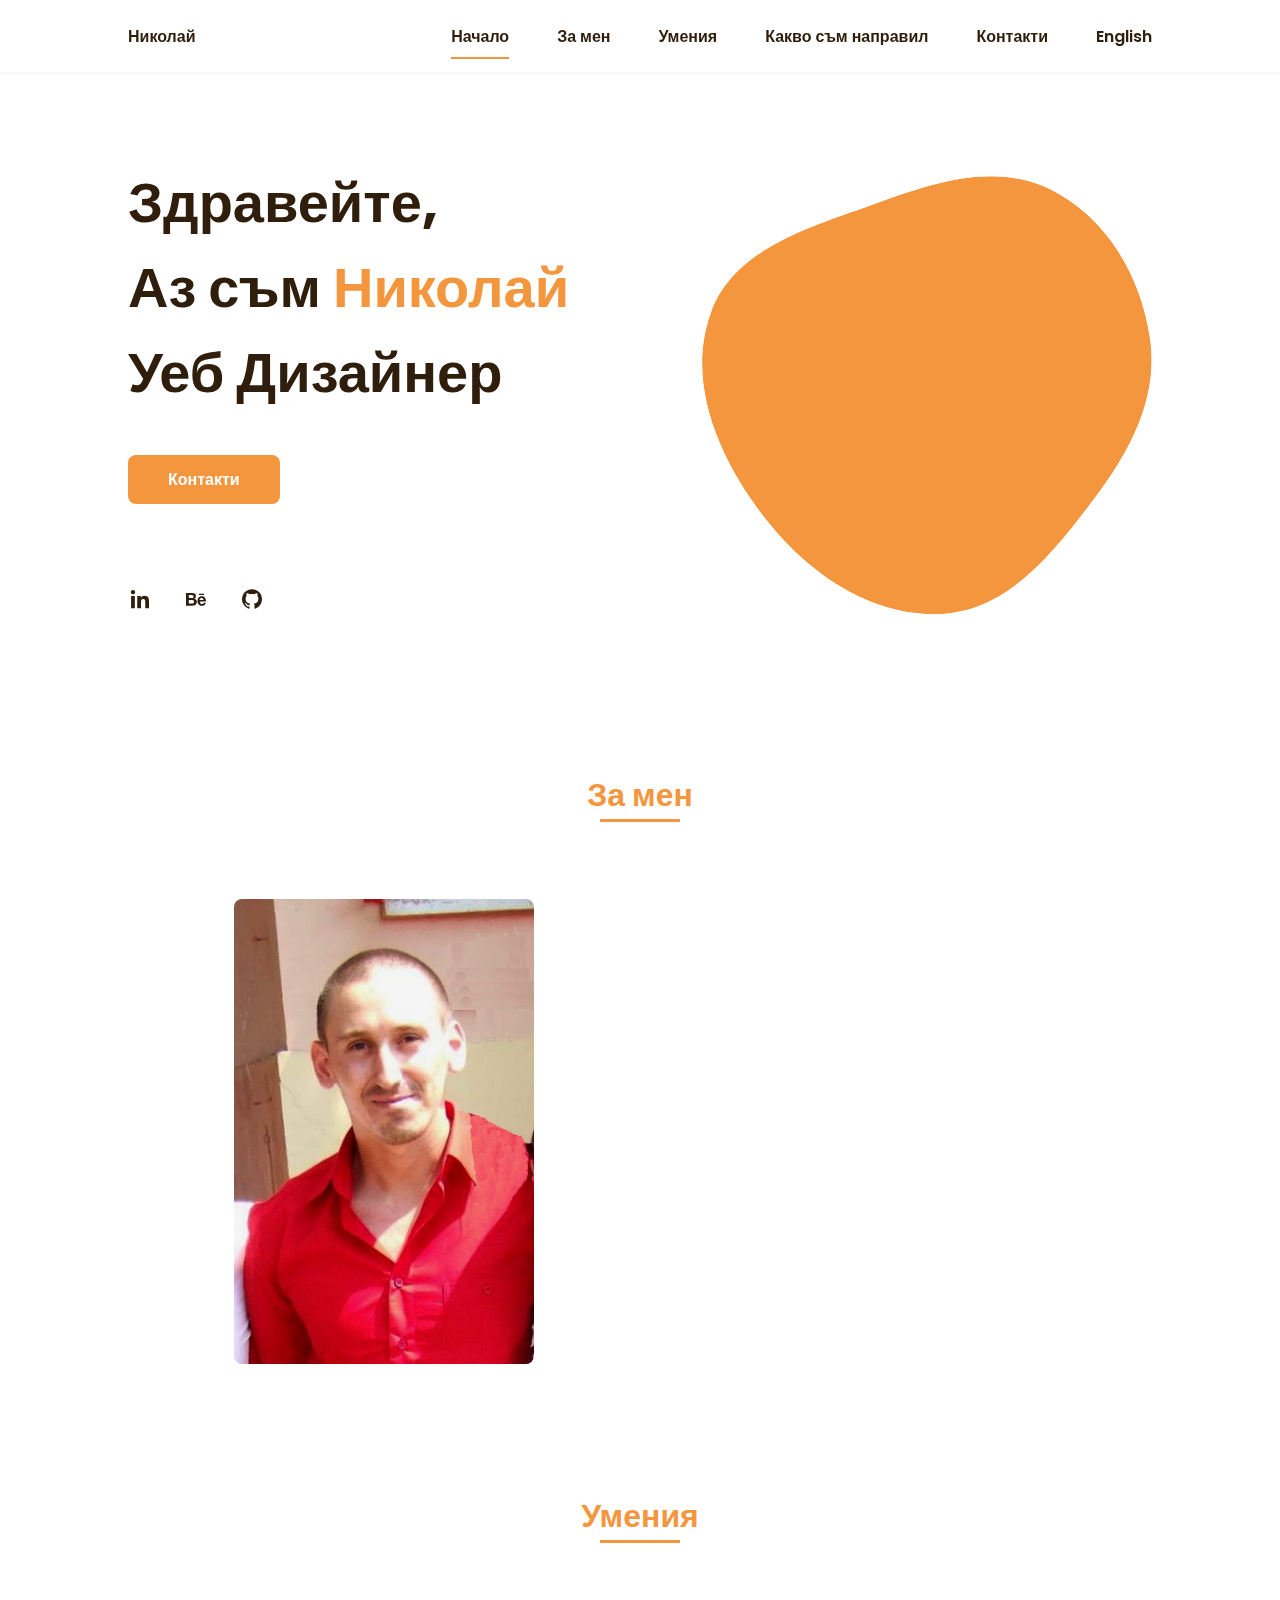
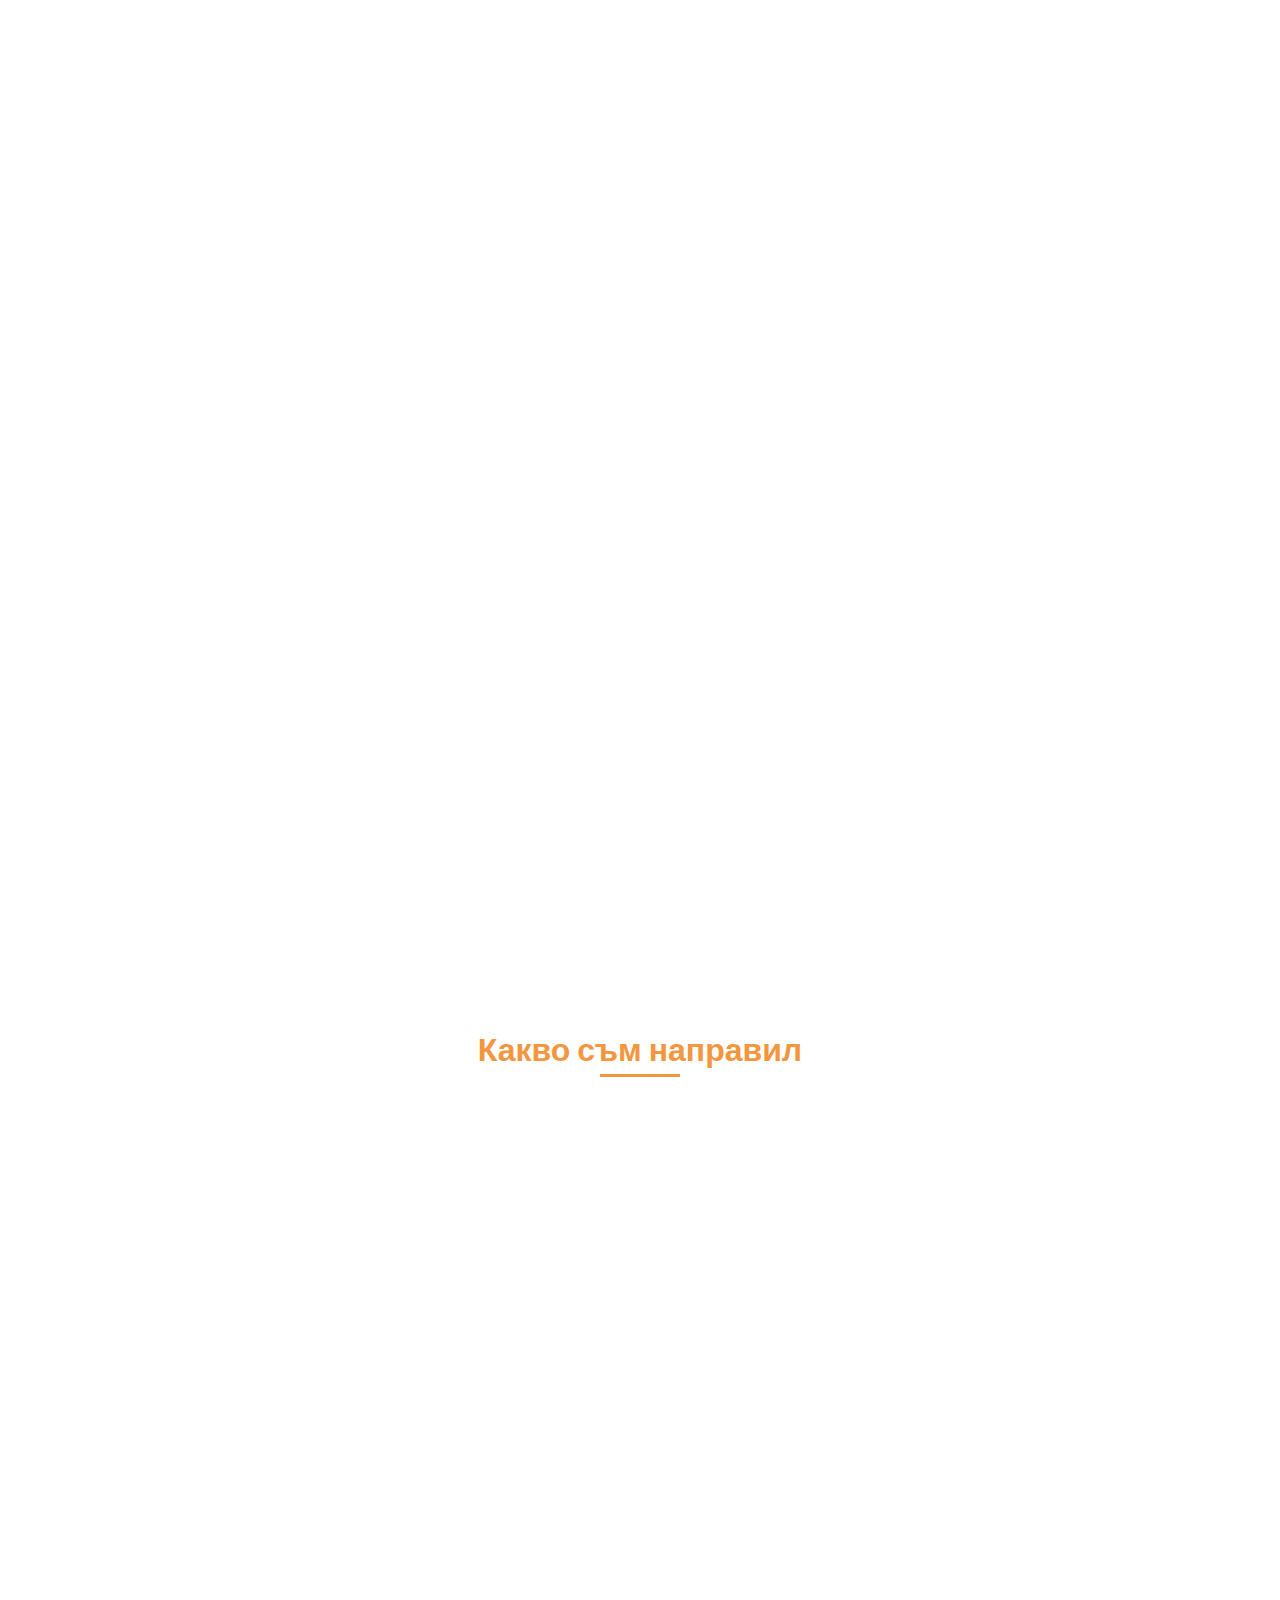
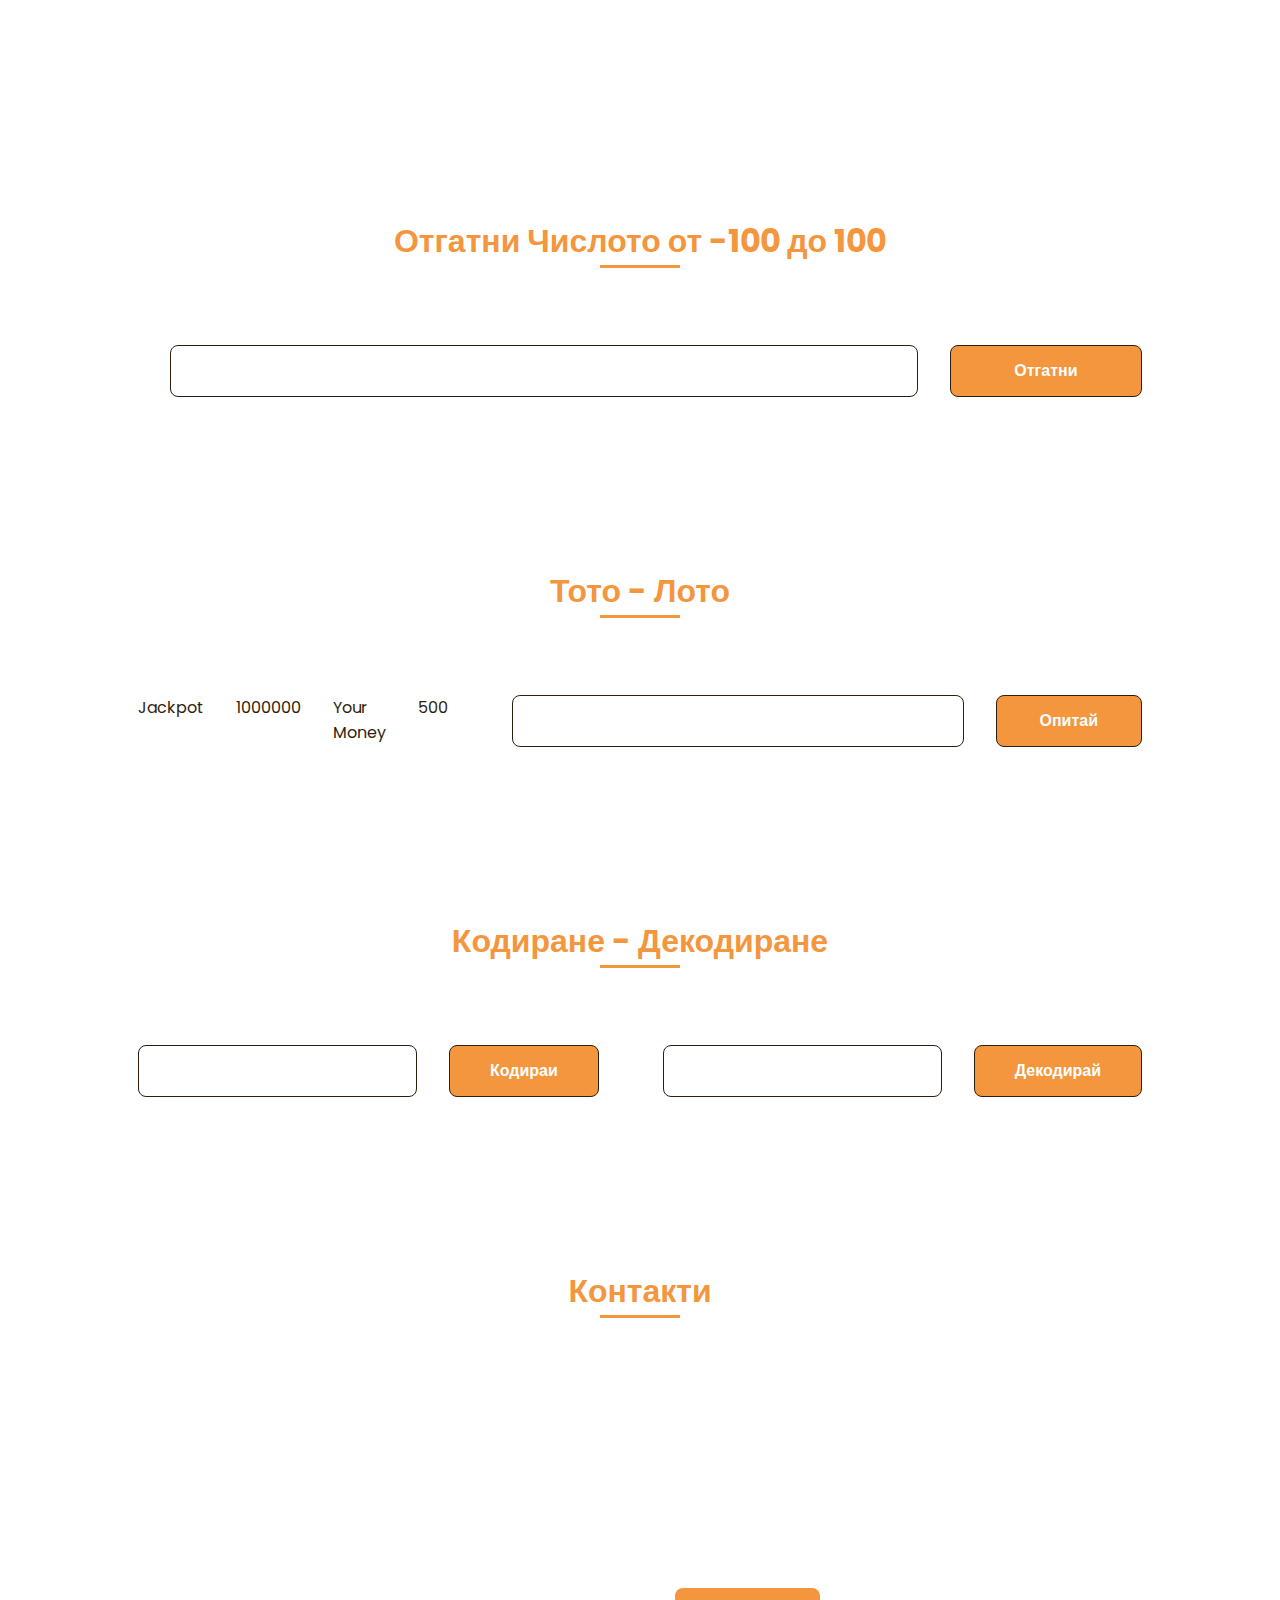
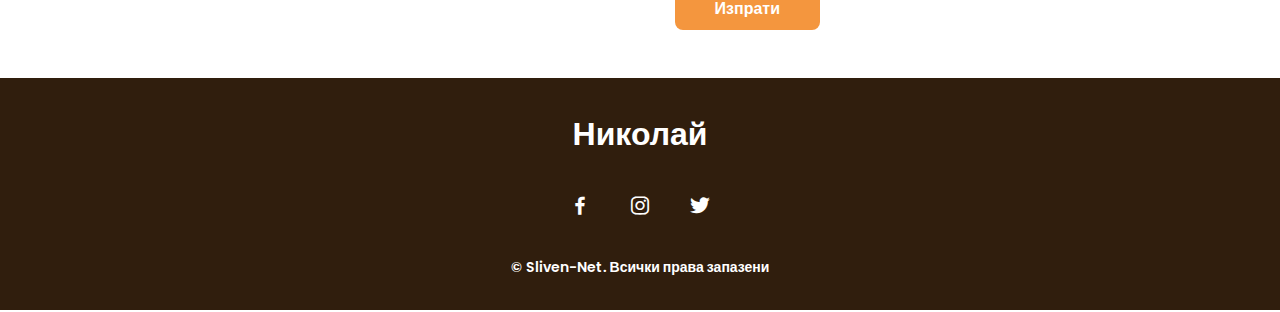
==== index_bg.html @ 15f33b79 "add works" ====
<!DOCTYPE html>
<html lang="en">
    <head>
        <meta charset="UTF-8">
        <meta name="viewport" content="width=device-width, initial-scale=1.0">

        <link rel="stylesheet" href="assets/css/styles.css">

        <!-- =====BOX ICONS===== -->
        <link href='assets/css/boxicons.min.css' rel='stylesheet'>

        <title>Портфолио Николай Георгиеж</title>
    </head>
    <body>
        <!--===== HEADER =====-->
        <header class="l-header">
            <nav class="nav bd-grid">
                <div>
                    <a href="#" class="nav__logo">Николай</a>
                </div>

                <div class="nav__menu" id="nav-menu">
                    <ul class="nav__list">
                        <li class="nav__item"><a href="#home" class="nav__link active">Начало</a></li>
                        <li class="nav__item"><a href="#about" class="nav__link">За мен</a></li>
                        <li class="nav__item"><a href="#skills" class="nav__link">Умения</a></li>
                        <li class="nav__item"><a href="#work" class="nav__link">Какво съм направил</a></li>
                        <li class="nav__item"><a href="#contact" class="nav__link">Контакти</a></li>
						<li class="nav__item"><a href="./index.html" class="nav__link">English</a></li>
                    </ul>
                </div>

                <div class="nav__toggle" id="nav-toggle">
                    <i class='bx bx-menu'></i>
                </div>
            </nav>
        </header>

        <main class="l-main">
            <!--===== HOME =====-->
            <section class="home bd-grid" id="home">
                <div class="home__data">
                    <h1 class="home__title">Здравейте,<br>Аз съм <span class="home__title-color">Николай</span><br> Уеб Дизайнер	</h1>

                    <a href="#contact" class="button">Контакти</a>
                </div>

                <div class="home__social">
                    <a href="https://www.linkedin.com/in/nikolai-georgiev-626a4023b/" target="_blank" class="home__social-icon"><i class='bx bxl-linkedin'></i></a>
                    <a href="https://www.behance.net/bobososo1" target="_blank" class="home__social-icon"><i class='bx bxl-behance' ></i></a>
                    <a href="https://github.com/NikofSL" target="_blank" class="home__social-icon"><i class='bx bxl-github' ></i></a>
                </div>

                <div class="home__img">
                    <svg class="home__blob" viewBox="0 0 479 467" xmlns="http://www.w3.org/2000/svg" xmlns:xlink="http://www.w3.org/1999/xlink">
                        <mask id="mask0" mask-type="alpha">
                            <path d="M9.19024 145.964C34.0253 76.5814 114.865 54.7299 184.111 29.4823C245.804 6.98884 311.86 -14.9503 370.735 14.143C431.207 44.026 467.948 107.508 477.191 174.311C485.897 237.229 454.931 294.377 416.506 344.954C373.74 401.245 326.068 462.801 255.442 466.189C179.416 469.835 111.552 422.137 65.1576 361.805C17.4835 299.81 -17.1617 219.583 9.19024 145.964Z"/>
                        </mask>
                        <g mask="url(#mask0)">
                            <path d="M9.19024 145.964C34.0253 76.5814 114.865 54.7299 184.111 29.4823C245.804 6.98884 311.86 -14.9503 370.735 14.143C431.207 44.026 467.948 107.508 477.191 174.311C485.897 237.229 454.931 294.377 416.506 344.954C373.74 401.245 326.068 462.801 255.442 466.189C179.416 469.835 111.552 422.137 65.1576 361.805C17.4835 299.81 -17.1617 219.583 9.19024 145.964Z"/>
                            <image class="home__blob-img" x="50" y="60" href="assets/img/perfil.png"/>
                        </g>
                    </svg>
                </div>
            </section>

            <!--===== ABOUT =====-->
            <section class="about section " id="about">
                <h2 class="section-title">За мен</h2>

                <div class="about__container bd-grid">
                    <div class="about__img">
                        <img src="assets/img/about.jpg" alt="">
                    </div>
                    
                    <div>
                        <h2 class="about__subtitle">Аз съм Николай</h2>
                        <p class="about__text">Чрез три метода можем да научим мъдрост:</br> Първо, чрез размисъл, което е най-благородното;</br> Второ, чрез имитация, което е най-лесно; и трето от опита, който е най-горчивият.</p>           
                    </div>                                   
                </div>
            </section>

            <!--===== SKILLS =====-->
            <section class="skills section" id="skills">
                <h2 class="section-title">Умения</h2>

                <div class="skills__container bd-grid">          
                    <div>
                        <h2 class="skills__subtitle">Професионални умения</h2>
                        <p class="skills__text">Волята за победа, желанието за успех, желанието да разгърнете пълния си потенциал... това са ключовете, които ще отключат вратата към личното съвършенство.</p>
                        <div class="skills__data">
                            <div class="skills__names">
                                <i class='bx bxl-html5 skills__icon'></i>
                                <span class="skills__name">HTML5</span>
                            </div>
                            <div class="skills__bar skills__html">

                            </div>
                            <div>
                                <span class="skills__percentage">60%</span>
                            </div>
                        </div>
                        <div class="skills__data">
                            <div class="skills__names">
                                <i class='bx bxl-css3 skills__icon'></i>
                                <span class="skills__name">CSS3</span>
                            </div>
                            <div class="skills__bar skills__css">
                                
                            </div>
                            <div>
                                <span class="skills__percentage">55%</span>
                            </div>
                        </div>
                        <div class="skills__data">
                            <div class="skills__names">
                                <i class='bx bxl-javascript skills__icon' ></i>
                                <span class="skills__name">JAVASCRIPT</span>
                            </div>
                            <div class="skills__bar skills__js">
                                
                            </div>
                            <div>
                                <span class="skills__percentage">40%</span>
                            </div>
                        </div>
                        <div class="skills__data">
                            <div class="skills__names">
                                <i class='bx bxs-paint skills__icon'></i>
                                <span class="skills__name">UX/UI</span>
                            </div>
                            <div class="skills__bar skills__ux">
                                
                            </div>
                            <div>
                                <span class="skills__percentage">20%</span>
                            </div>
                        </div>
                    </div>
                    
                    <div>              
                        <img src="assets/img/work5.jpg" alt="" class="skills__img">
                    </div>
                    <div>              
                        <img src="assets/img/work3.jpg" alt="" class="skills__img">
                    </div>
					<div>
						<div class="skills__data">
                            <div class="skills__names">
                                <i class='bx bxl-windows skills__icon'></i>
                                <span class="skills__name">Windows/Server</span>
                            </div>
                            <div class="skills__bar skills__windows">

                            </div>
                            <div>
                                <span class="skills__percentage">70%</span>
                            </div>
                        </div>
                        <div class="skills__data">
                            <div class="skills__names">
                                <i class='bx bxs-terminal skills__icon'></i>
                                <span class="skills__name">GNU/Linux</span>
                            </div>
                            <div class="skills__bar skills__linux">
                                
                            </div>
                            <div>
                                <span class="skills__percentage">80%</span>
                            </div>
                        </div>
                        <div class="skills__data">
                            <div class="skills__names">
                                <i class='bx bx-terminal skills__icon'></i>
                                <span class="skills__name">Bash/Script</span>
                            </div>
                            <div class="skills__bar skills__bash">
                                
                            </div>
                            <div>
                                <span class="skills__percentage">60%</span>
                            </div>
                        </div>
                        <div class="skills__data">
                            <div class="skills__names">
                                <i class='bx bx-chip skills__icon' ></i>
                                <span class="skills__name">Embedet/Arduino</span>
                            </div>
                            <div class="skills__bar skills__arduino">
                                
                            </div>
                            <div>
                                <span class="skills__percentage">57%</span>
                            </div>
                        </div>
                        <div class="skills__data">
                            <div class="skills__names">
                                <i class='bx bxs-network-chart skills__icon'></i>
                                <span class="skills__name">Networkig</span>
                            </div>
                            <div class="skills__bar skills__network">
                                
                            </div>
                            <div>
                                <span class="skills__percentage">67%</span>
                            </div>
                        </div>
                    </div>
                </div>
            </section>

            <!--===== WORK =====-->
            <section class="work section" id="work">
                <h2 class="section-title">Какво съм направил</h2>

                <div class="work__container bd-grid">
                    <a href="#guess_number" class="work__img">
                        <img src="assets/img/work1.jpg" alt="">
						<p>Познай Числото от -100 до 100</p>
                    </a>
                    <a href="#toto_loto" class="work__img">
                        <img src="assets/img/work2.jpg" alt="">
						<p>Тото - Лото</p>
                    </a>
                    <a href="#coding_encoding" class="work__img">
                        <img src="assets/img/work3.jpg" alt="">
						<p>Кодиране - Декодиране</p>
                    </a>
					<a href="https://github.com/NikofSL/yamaha-ax570-web-remote" target="_blank" class="work__img">
                        <img src="assets/img/yamaha_amp.jpg" alt="">
						<p>Контрол на Yamaha ax-570 </p>
                    </a>
                </div>
            </section>
            <!--===== GUESS THE NUMBER =====-->
            <section class="work section" id="guess_number">
                <h2 class="section-title">Отгатни Числото от -100 до 100</h2>

                <div class="work__container bd-grid games">
						<div id="result"></div>
						<input type="text" class="games__input" id="number">
						<button class="games_btn" id="gbtn">Отгатни</button>

                   
                </div>
            </section>
            <!--===== TOTO-LOTO =====-->
            <section class="work section" id="toto_loto">
                <h2 class="section-title">Тото - Лото</h2>

                <div class="work__container bd-grid games">
					<p>Jackpot</p>
					<div id="total">1000000</div>
					<p>Your Money</p>
					<div id="balance">500</div>
					<div id="tresult"></div>
					<input type="text" class="games__input" id="numbers">
					<button class="games_btn" id="tbtn">Опитай</button>
                </div>
            </section>
            <!--===== CODING-ENCODING =====-->
            <section class="work section" id="coding_encoding">
                <h2 class="section-title">Кодиране - Декодиране</h2>

                <div class="work__container bd-grid games">
						<input type="text" class="games__input" id="code">
						<button class="games_btn" id="code-btn">Кодираи</button><br>
						<input type="text" class="games__input" id="decode">
						<button class="games_btn" id="decode-btn">Декодирай</button>
						
                   
                </div>
            </section>

            <!--===== CONTACT =====-->
            <section class="contact section" id="contact">
                <h2 class="section-title">Контакти</h2>

                <div class="contact__container bd-grid">
						<form action="https://formspree.io/f/mwkzglbo" method="POST" class="contact__form">
						<input type="email" class="contact__input" name="email" placeholder="Въведете електронната си поща:" required>
						<textarea class="contact__input" name="message" placeholder="Вашето съобщение:" required></textarea>
						<!-- your other form fields go here -->
						<button class="contact__button button" type="submit">Изпрати</button>
						</form>

                </div>
            </section>	
        </main>

        <!--===== FOOTER =====-->
        <footer class="footer">
            <p class="footer__title">Николай</p>
            <div class="footer__social">
                <a href="https://www.facebook.com/nikolai.georgiev.9887" target="_blank" class="footer__icon"><i class='bx bxl-facebook' ></i></a>
                <a href="https://www.instagram.com/georgiev2952/" target="_blank" class="footer__icon"><i class='bx bxl-instagram' ></i></a>
                <a href="#" class="footer__icon"><i class='bx bxl-twitter' ></i></a>
            </div>
            <p class="footer__copy">&#169; Sliven-Net. Всички права запазени</p>
        </footer>


        <!--===== SCROLL REVEAL =====-->
        <script src="assets/js/scrollreveal.js"></script>

        <!--===== MAIN JS =====-->
        <script src="assets/js/main.js"></script>
		<script src="assets/js/games.js"></script>
    </body>
</html>
---- assets/css/styles.css ----
/*===== GOOGLE FONTS =====*/
@import url("https://fonts.googleapis.com/css2?family=Poppins:wght@400;600;700&display=swap");
/*===== VARIABLES CSS =====*/
:root {
  --header-height: 3rem;
  --font-semi: 600;
  /*===== Colores =====*/
  /*Purple 260 - Red 355 - Blue 224 - Pink 340*/
  /* HSL color mode */
  --hue-color: 29;
  --first-color: hsl(var(--hue-color), 89%, 60%);
  --second-color: hsl(var(--hue-color), 56%, 12%);
  /*===== Fuente y tipografia =====*/
  --body-font: 'Poppins', sans-serif;
  --big-font-size: 2rem;
  --h2-font-size: 1.25rem;
  --normal-font-size: .938rem;
  --smaller-font-size: .75rem;
  /*===== Margenes =====*/
  --mb-2: 1rem;
  --mb-4: 2rem;
  --mb-5: 2.5rem;
  --mb-6: 3rem;
  /*===== z index =====*/
  --z-back: -10;
  --z-fixed: 100;
}

@media screen and (min-width: 968px) {
  :root {
    --big-font-size: 3.5rem;
    --h2-font-size: 2rem;
    --normal-font-size: 1rem;
    --smaller-font-size: .875rem;
  }
}

/*===== BASE =====*/
*, ::before, ::after {
  box-sizing: border-box;
}

html {
  scroll-behavior: smooth;
}

body {
  margin: var(--header-height) 0 0 0;
  font-family: var(--body-font);
  font-size: var(--normal-font-size);
  color: var(--second-color);
}

h1, h2, p {
  margin: 0;
}

ul {
  margin: 0;
  padding: 0;
  list-style: none;
}

a {
  text-decoration: none;
}

img {
  max-width: 100%;
  height: auto;
  display: block;
}

/*===== CLASS CSS ===== */
.section-title {
  position: relative;
  font-size: var(--h2-font-size);
  color: var(--first-color);
  margin-top: var(--mb-2);
  margin-bottom: var(--mb-4);
  text-align: center;
}

.section-title::after {
  position: absolute;
  content: '';
  width: 64px;
  height: 0.18rem;
  left: 0;
  right: 0;
  margin: auto;
  top: 2rem;
  background-color: var(--first-color);
}

.section {
  padding-top: 3rem;
  padding-bottom: 2rem;
}

/*===== LAYOUT =====*/
.bd-grid {
  max-width: 1024px;
  display: grid;
  margin-left: var(--mb-2);
  margin-right: var(--mb-2);
}

.l-header {
  width: 100%;
  position: fixed;
  top: 0;
  left: 0;
  z-index: var(--z-fixed);
  background-color: #fff;
  box-shadow: 0 1px 4px rgba(146, 161, 176, 0.15);
}

/*===== NAV =====*/
.nav {
  height: var(--header-height);
  display: flex;
  justify-content: space-between;
  align-items: center;
  font-weight: var(--font-semi);
}

@media screen and (max-width: 767px) {
  .nav__menu {
    position: fixed;
    top: var(--header-height);
    right: -100%;
    width: 80%;
    height: 100%;
    padding: 2rem;
    background-color: var(--second-color);
    transition: .5s;
  }
}

.nav__item {
  margin-bottom: var(--mb-4);
}

.nav__link {
  position: relative;
  color: #fff;
}

.nav__link:hover {
  position: relative;
}

.nav__link:hover::after {
  position: absolute;
  content: '';
  width: 100%;
  height: 0.18rem;
  left: 0;
  top: 2rem;
  background-color: var(--first-color);
}

.nav__logo {
  color: var(--second-color);
}

.nav__toggle {
  color: var(--second-color);
  font-size: 1.5rem;
  cursor: pointer;
}

/*Active menu*/
.active::after {
  position: absolute;
  content: '';
  width: 100%;
  height: 0.18rem;
  left: 0;
  top: 2rem;
  background-color: var(--first-color);
}

/*=== Show menu ===*/
.show {
  right: 0;
}

/*===== HOME =====*/
.home {
  position: relative;
  row-gap: 5rem;
  padding: 4rem 0 5rem;
}

.home__data {
  align-self: center;
}

.home__title {
  font-size: var(--big-font-size);
  margin-bottom: var(--mb-5);
}

.home__title-color {
  color: var(--first-color);
}

.home__social {
  display: flex;
  flex-direction: column;
}

.home__social-icon {
  width: max-content;
  margin-bottom: var(--mb-2);
  font-size: 1.5rem;
  color: var(--second-color);
}

.home__social-icon:hover {
  color: var(--first-color);
}

.home__img {
  position: absolute;
  right: 0;
  bottom: 0;
  width: 260px;
}

.home__blob {
  fill: var(--first-color);
}

.home__blob-img {
  width: 360px;
}

/*BUTTONS*/
.button {
  display: inline-block;
  background-color: var(--first-color);
  color: #fff;
  padding: .75rem 2.5rem;
  font-weight: var(--font-semi);
  border-radius: .5rem;
  transition: .3s;
}

.button:hover {
  box-shadow: 0px 10px 36px rgba(0, 0, 0, 0.15);
}

/* ===== ABOUT =====*/
.about__container {
  row-gap: 2rem;
  text-align: center;
}

.about__subtitle {
  margin-bottom: var(--mb-2);
}

.about__img {
  justify-self: center;
}

.about__img img {
  width: 200px;
  border-radius: .5rem;
}

/* ===== SKILLS =====*/
.skills__container {
  row-gap: 2rem;
  text-align: center;
}

.skills__subtitle {
  margin-bottom: var(--mb-2);
}

.skills__text {
  margin-bottom: var(--mb-4);
}

.skills__data {
  display: flex;
  justify-content: space-between;
  align-items: center;
  position: relative;
  font-weight: var(--font-semi);
  padding: .5rem 1rem;
  margin-bottom: var(--mb-4);
  border-radius: .5rem;
  box-shadow: 0px 4px 25px rgba(14, 36, 49, 0.15);
}

.skills__icon {
  font-size: 2rem;
  margin-right: var(--mb-2);
  color: var(--first-color);
}

.skills__names {
  display: flex;
  align-items: center;
}

.skills__bar {
  position: absolute;
  left: 0;
  bottom: 0;
  background-color: var(--first-color);
  height: .25rem;
  border-radius: .5rem;
  z-index: var(--z-back);
}

.skills__html {
  width: 60%;
}

.skills__css {
  width: 55%;
}

.skills__js {
  width: 40%;
}

.skills__ux {
  width: 20%;
}

.skills__windows {
  width: 70%;
}

.skills__linux {
  width: 80%;
}

.skills__bash {
  width: 60%;
}

.skills__arduino {
  width: 57%;
}

.skills__network {
  width: 67%;
}

.skills__img {
  border-radius: .5rem;
}

/* ===== WORK =====*/
.work__container {
  row-gap: 2rem;
}

.work__img {
  box-shadow: 0px 4px 25px rgba(14, 36, 49, 0.15);
  border-radius: .5rem;
  overflow: hidden;
}

.work__img img {
  transition: 1s;
}

.work__img img:hover {
  transform: scale(1.3);
}
/* ===== GAMES   =====*/
.games {
	margin: 0 auto;
	padding: 10px;
	position: relative;
	display: flex;
	justify-content: center;
}
.games_btn{
	width: 20%;
	font-size: var(--normal-font-size);
	font-weight: var(--font-semi);
	padding: 1rem;
	border-radius: .5rem;
	border: 1.5px solid var(--second-color);
	outline: none;
	margin-bottom: var(--mb-4);
	display: inline-block;
	background-color: var(--first-color);
	color: #fff;
	padding: .75rem 2.5rem;
	font-weight: var(--font-semi);
	border-radius: .5rem;
	transition: .3s;
}
.games__input{
	width: 80%;
	font-size: var(--normal-font-size);
	font-weight: var(--font-semi);
	padding: 1rem;
	border-radius: .5rem;
	border: 1.5px solid var(--second-color);
	outline: none;
	margin-bottom: var(--mb-4);
}

.games_btn:hover {
  box-shadow: 0px 10px 36px rgba(0, 0, 0, 0.15);
}


/* ===== CONTACT =====*/
.contact__input {
  width: 100%;
  font-size: var(--normal-font-size);
  font-weight: var(--font-semi);
  padding: 1rem;
  border-radius: .5rem;
  border: 1.5px solid var(--second-color);
  outline: none;
  margin-bottom: var(--mb-4);
  resize: none;
}

.contact__button {
  display: block;
  border: none;
  outline: none;
  font-size: var(--normal-font-size);
  cursor: pointer;
  margin-left: auto;
}

/* ===== FOOTER =====*/
.footer {
  background-color: var(--second-color);
  color: #fff;
  text-align: center;
  font-weight: var(--font-semi);
  padding: 2rem 0;
}

.footer__title {
  font-size: 2rem;
  margin-bottom: var(--mb-4);
}

.footer__social {
  margin-bottom: var(--mb-4);
}

.footer__icon {
  font-size: 1.5rem;
  color: #fff;
  margin: 0 var(--mb-2);
}

.footer__copy {
  font-size: var(--smaller-font-size);
}

/* ===== MEDIA QUERIES=====*/
@media screen and (max-width: 320px) {
  .home {
    row-gap: 2rem;
  }
  .home__img {
    width: 200px;
  }
}

@media screen and (min-width: 576px) {
  .home {
    padding: 4rem 0 2rem;
  }
  .home__social {
    padding-top: 0;
    padding-bottom: 2.5rem;
    flex-direction: row;
    align-self: flex-end;
  }
  .home__social-icon {
    margin-bottom: 0;
    margin-right: var(--mb-4);
  }
  .home__img {
    width: 300px;
    bottom: 25%;
  }
  .about__container {
    grid-template-columns: repeat(2, 1fr);
    align-items: center;
    text-align: initial;
  }
  .skills__container {
    grid-template-columns: .7fr;
    justify-content: center;
    column-gap: 1rem;
  }
  .work__container {
    grid-template-columns: repeat(2, 1fr);
    column-gap: 2rem;
    padding-top: 2rem;
  }
  .contact__form {
    width: 360px;
    padding-top: 2rem;
  }
  .contact__container {
    justify-items: center;
  }
}

@media screen and (min-width: 768px) {
  body {
    margin: 0;
  }
  .section {
    padding-top: 4rem;
    padding-bottom: 3rem;
  }
  .section-title {
    margin-bottom: var(--mb-6);
  }
  .section-title::after {
    width: 80px;
    top: 3rem;
  }
  .nav {
    height: calc(var(--header-height) + 1.5rem);
  }
  .nav__list {
    display: flex;
    padding-top: 0;
  }
  .nav__item {
    margin-left: var(--mb-6);
    margin-bottom: 0;
  }
  .nav__toggle {
    display: none;
  }
  .nav__link {
    color: var(--second-color);
  }
  .home {
    padding: 8rem 0 2rem;
  }
  .home__img {
    width: 400px;
    bottom: 10%;
  }
  .about__container {
    padding-top: 2rem;
  }
  .about__img img {
    width: 300px;
  }
  .skills__container {
    grid-template-columns: repeat(2, 1fr);
    column-gap: 2rem;
    align-items: center;
    text-align: initial;
  }
  .work__container {
    grid-template-columns: repeat(3, 1fr);
    column-gap: 2rem;
  }
}

@media screen and (min-width: 992px) {
  .bd-grid {
    margin-left: auto;
    margin-right: auto;
  }
  .home {
    padding: 10rem 0 2rem;
  }
  .home__img {
    width: 450px;
  }
}
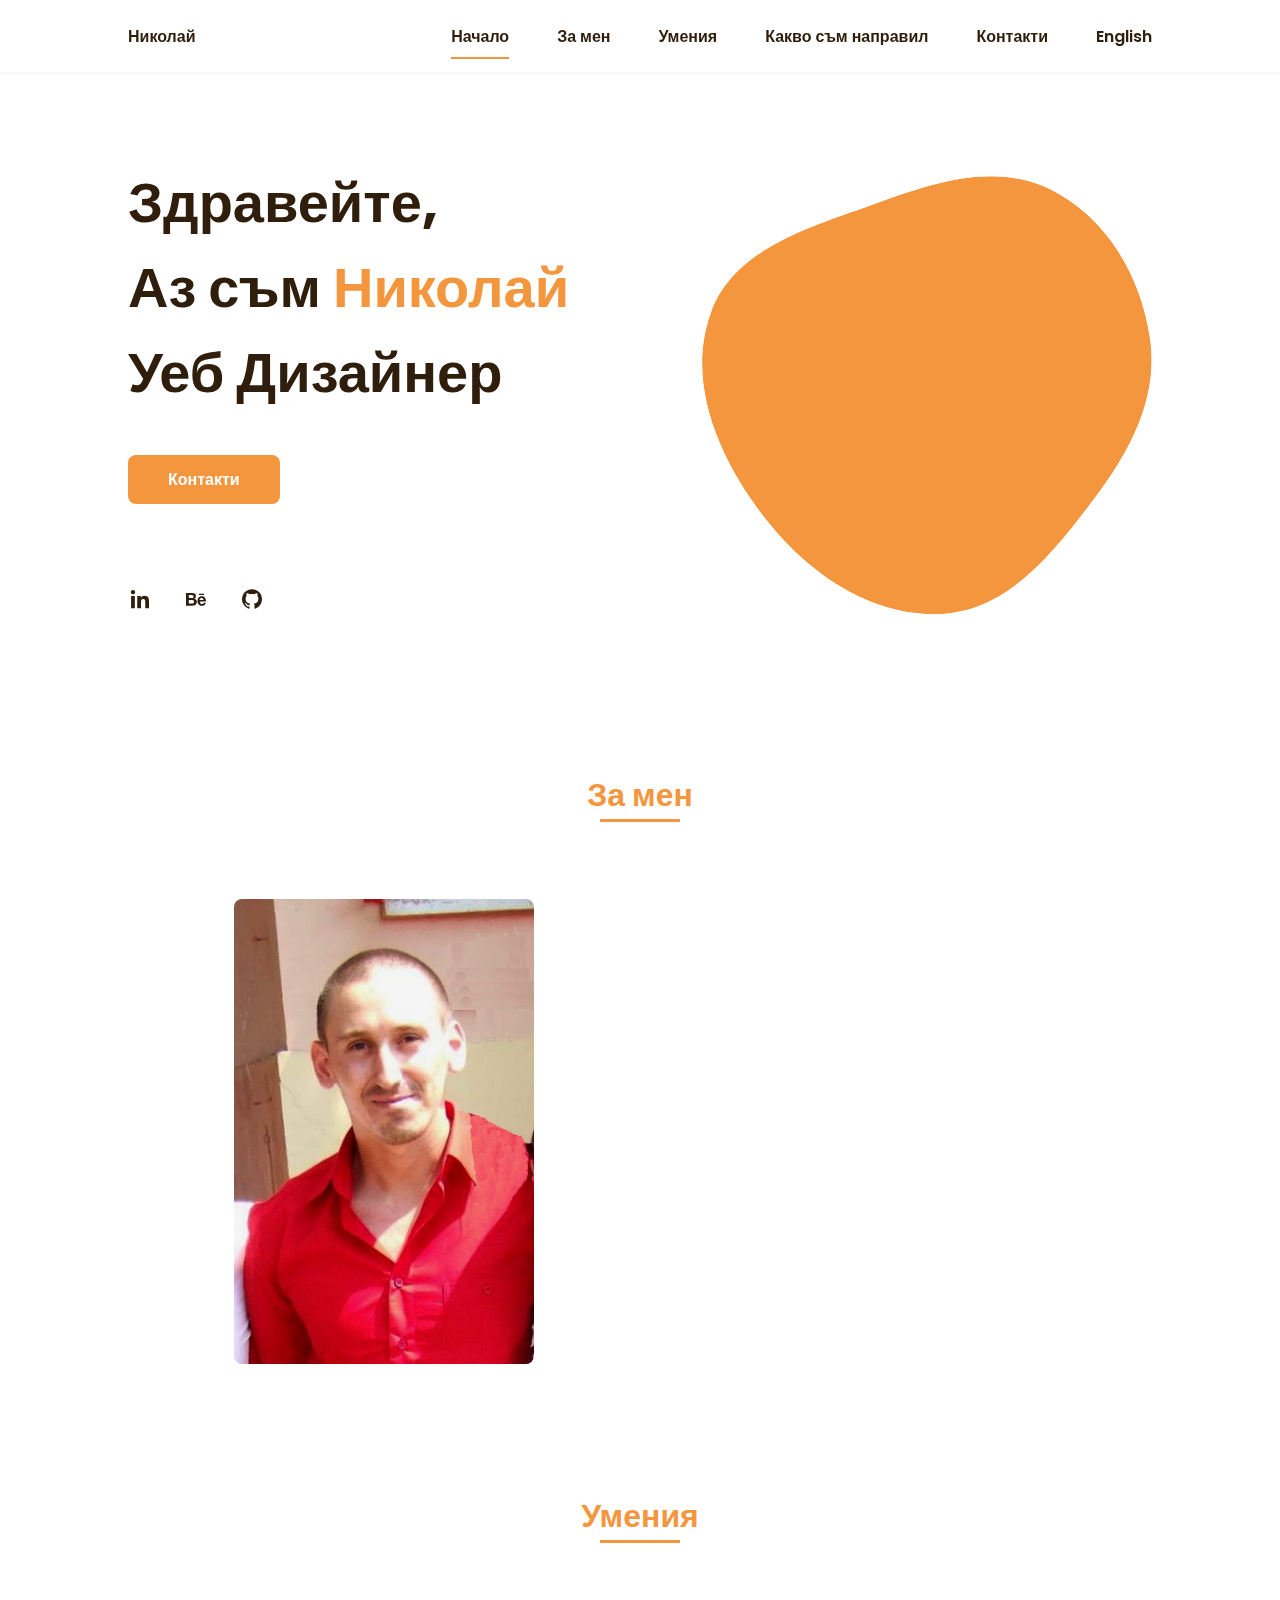
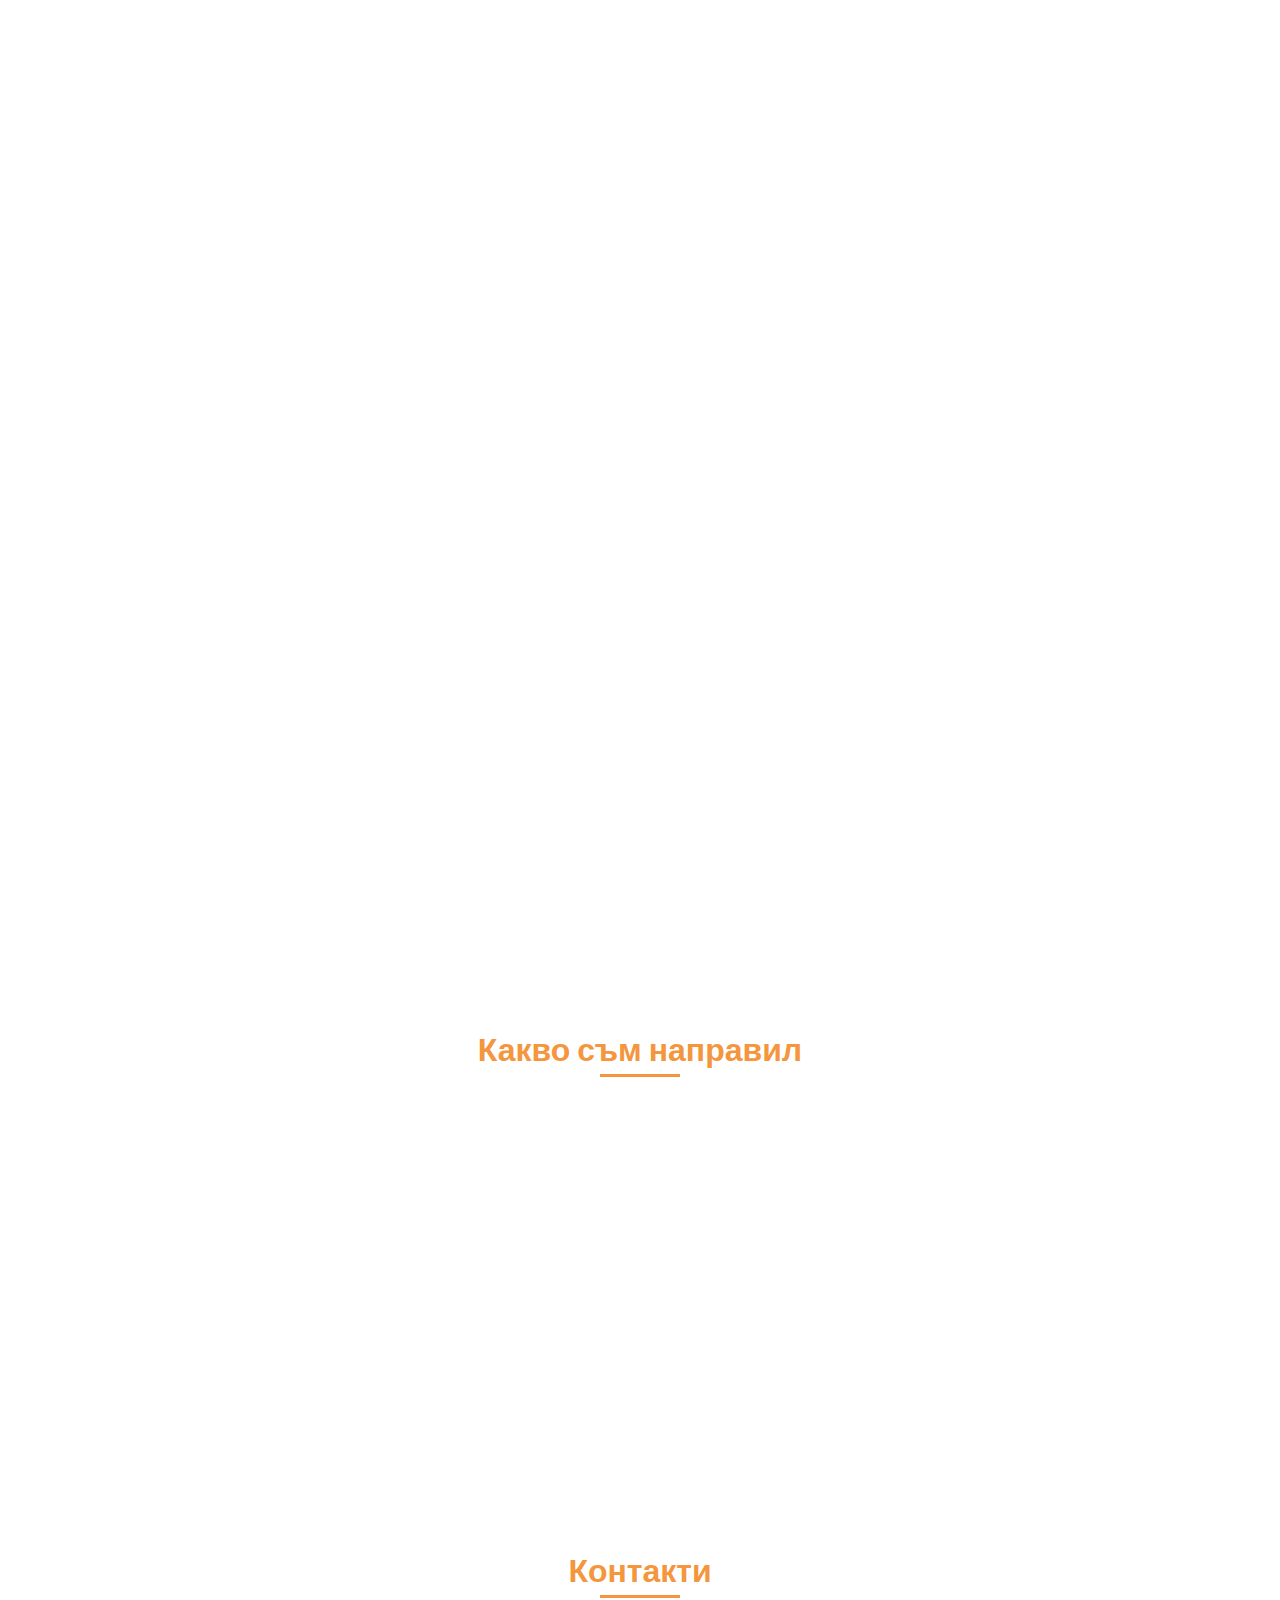
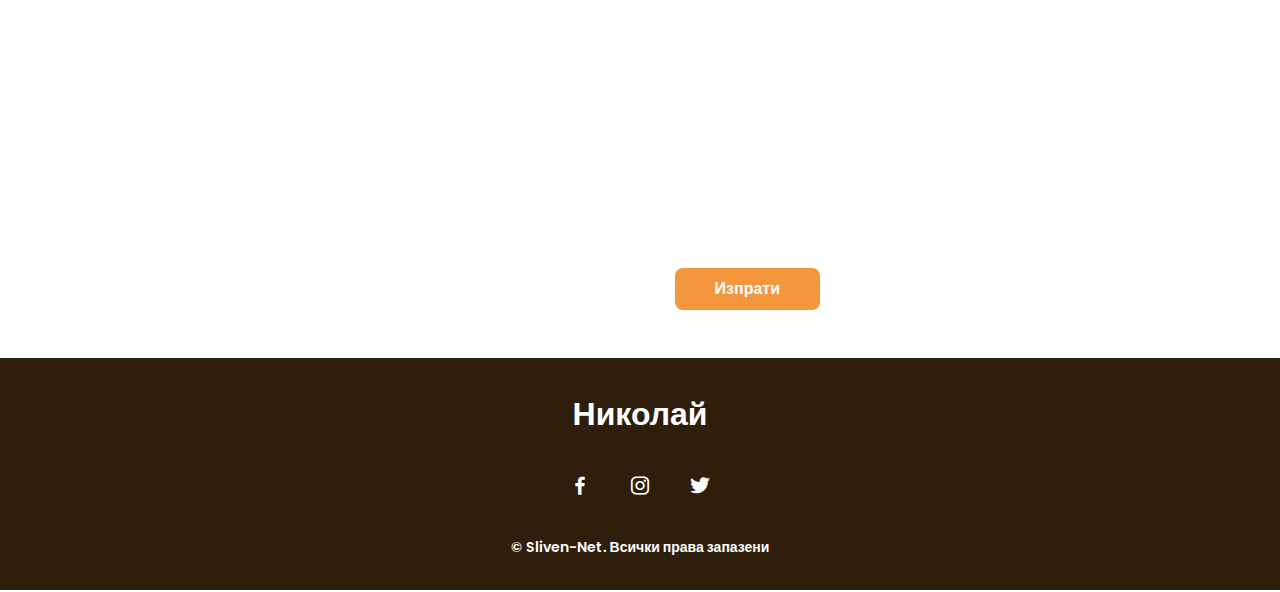
==== commit 9135fff2: "Update index_bg.html" ====
--- a/index_bg.html
+++ b/index_bg.html
@@ -214,63 +214,13 @@
                 <h2 class="section-title">Какво съм направил</h2>
 
                 <div class="work__container bd-grid">
-                    <a href="#guess_number" class="work__img">
-                        <img src="assets/img/work1.jpg" alt="">
-						<p>Познай Числото от -100 до 100</p>
-                    </a>
-                    <a href="#toto_loto" class="work__img">
-                        <img src="assets/img/work2.jpg" alt="">
-						<p>Тото - Лото</p>
-                    </a>
-                    <a href="#coding_encoding" class="work__img">
-                        <img src="assets/img/work3.jpg" alt="">
-						<p>Кодиране - Декодиране</p>
-                    </a>
-					<a href="https://github.com/NikofSL/yamaha-ax570-web-remote" target="_blank" class="work__img">
+		<a href="https://github.com/NikofSL/yamaha-ax570-web-remote" target="_blank" class="work__img">
                         <img src="assets/img/yamaha_amp.jpg" alt="">
 						<p>Контрол на Yamaha ax-570 </p>
                     </a>
                 </div>
             </section>
-            <!--===== GUESS THE NUMBER =====-->
-            <section class="work section" id="guess_number">
-                <h2 class="section-title">Отгатни Числото от -100 до 100</h2>
-
-                <div class="work__container bd-grid games">
-						<div id="result"></div>
-						<input type="text" class="games__input" id="number">
-						<button class="games_btn" id="gbtn">Отгатни</button>
-
-                   
-                </div>
-            </section>
-            <!--===== TOTO-LOTO =====-->
-            <section class="work section" id="toto_loto">
-                <h2 class="section-title">Тото - Лото</h2>
-
-                <div class="work__container bd-grid games">
-					<p>Jackpot</p>
-					<div id="total">1000000</div>
-					<p>Your Money</p>
-					<div id="balance">500</div>
-					<div id="tresult"></div>
-					<input type="text" class="games__input" id="numbers">
-					<button class="games_btn" id="tbtn">Опитай</button>
-                </div>
-            </section>
-            <!--===== CODING-ENCODING =====-->
-            <section class="work section" id="coding_encoding">
-                <h2 class="section-title">Кодиране - Декодиране</h2>
-
-                <div class="work__container bd-grid games">
-						<input type="text" class="games__input" id="code">
-						<button class="games_btn" id="code-btn">Кодираи</button><br>
-						<input type="text" class="games__input" id="decode">
-						<button class="games_btn" id="decode-btn">Декодирай</button>
-						
-                   
-                </div>
-            </section>
+    
 
             <!--===== CONTACT =====-->
             <section class="contact section" id="contact">
